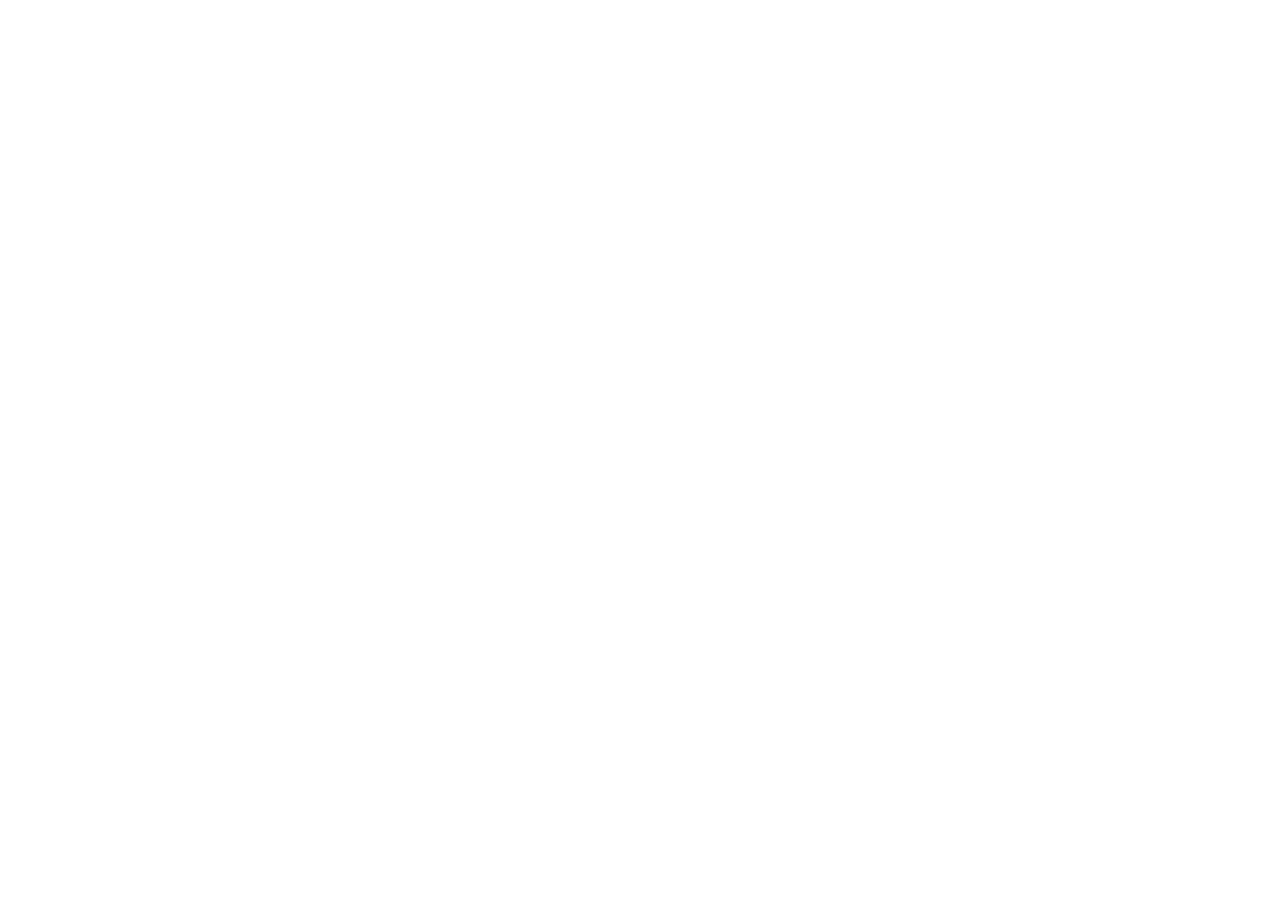
==== WEEK-2/Test/11.0+Bootstrap+Intro/11.0 Bootstrap Intro/index.html @ aff32451 "26-04-2024" ====
<!doctype html>
<html lang="en">

<head>
  <meta charset="utf-8">
  <meta name="viewport" content="width=device-width, initial-scale=1">
  <title>Bootstrap</title>
  <!-- TODO 1: Add the Bootstrap link here. -->
  <style>
    /* TODO 4: Use flexbox to center the card in the vertical and horizontal center. */
  </style>
</head>

<body>
  <div class="flex-container">
    <!-- TODO 2: Add the Bootstrap Prebuilt Card here -->
    <!-- TODO 3: Change the image src to display the flower.jpg image. -->
  </div>
</body>

</html>
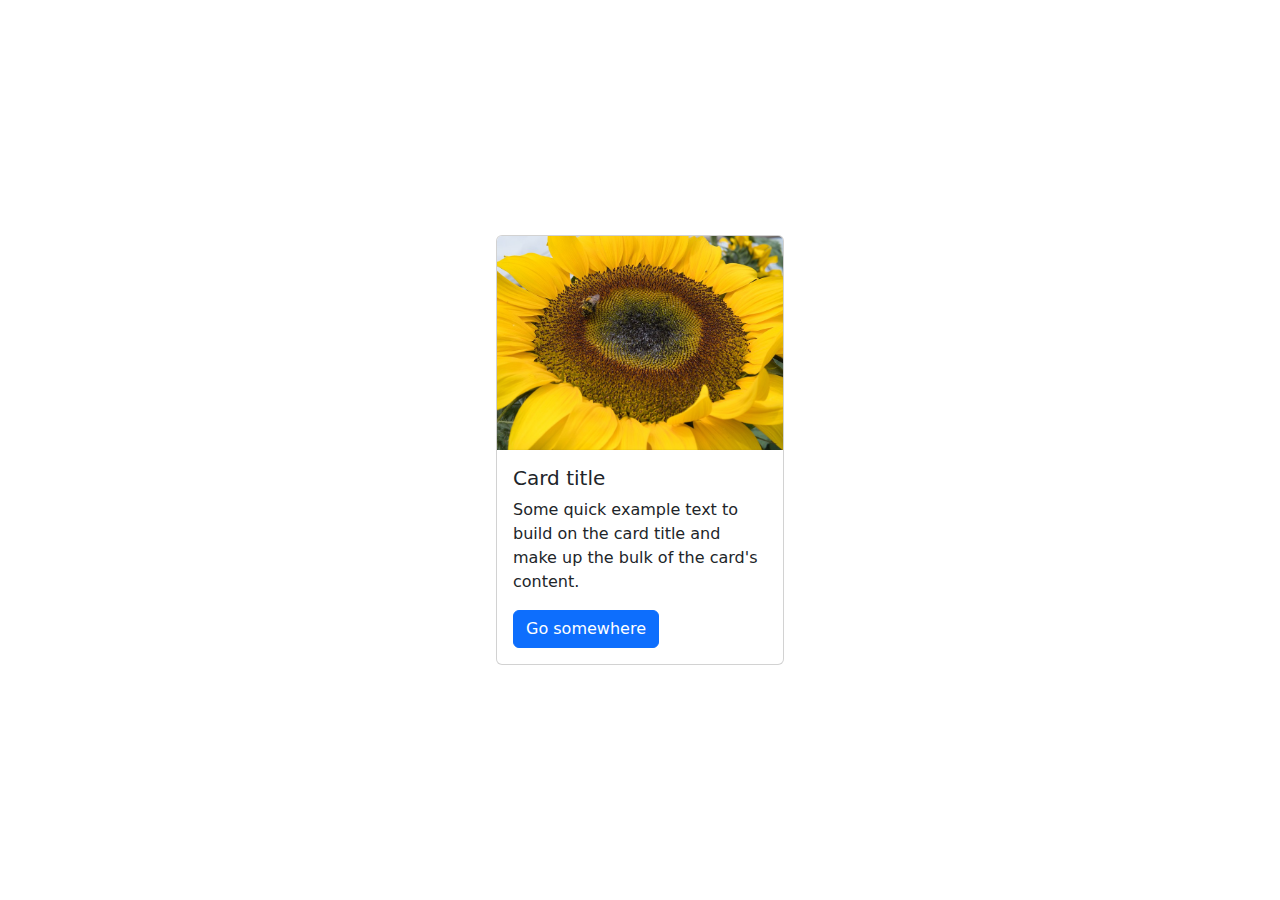
==== commit f81dcf8c: "27-04-2024" ====
--- a/WEEK-2/Test/11.0+Bootstrap+Intro/11.0 Bootstrap Intro/index.html
+++ b/WEEK-2/Test/11.0+Bootstrap+Intro/11.0 Bootstrap Intro/index.html
@@ -1,21 +1,43 @@
-<!doctype html>
+<!DOCTYPE html>
 <html lang="en">
+  <head>
+    <meta charset="utf-8" />
+    <meta name="viewport" content="width=device-width, initial-scale=1" />
+    <title>Bootstrap</title>
+    <link
+      href="https://cdn.jsdelivr.net/npm/bootstrap@5.3.3/dist/css/bootstrap.min.css"
+      rel="stylesheet"
+      integrity="sha384-QWTKZyjpPEjISv5WaRU9OFeRpok6YctnYmDr5pNlyT2bRjXh0JMhjY6hW+ALEwIH"
+      crossorigin="anonymous"
+    />
+    <script
+      src="https://cdn.jsdelivr.net/npm/bootstrap@5.3.3/dist/js/bootstrap.bundle.min.js"
+      integrity="sha384-YvpcrYf0tY3lHB60NNkmXc5s9fDVZLESaAA55NDzOxhy9GkcIdslK1eN7N6jIeHz"
+      crossorigin="anonymous"
+    ></script>
+    <style>
+      .flex-container {
+        display: flex;
+        height: 100vh;
+        align-items: center;
+        justify-content: center;
+      }
+    </style>
+  </head>
 
-<head>
-  <meta charset="utf-8">
-  <meta name="viewport" content="width=device-width, initial-scale=1">
-  <title>Bootstrap</title>
-  <!-- TODO 1: Add the Bootstrap link here. -->
-  <style>
-    /* TODO 4: Use flexbox to center the card in the vertical and horizontal center. */
-  </style>
-</head>
-
-<body>
-  <div class="flex-container">
-    <!-- TODO 2: Add the Bootstrap Prebuilt Card here -->
-    <!-- TODO 3: Change the image src to display the flower.jpg image. -->
-  </div>
-</body>
-
+  <body>
+    <div class="flex-container">
+      <div class="card" style="width: 18rem">
+        <img src="./flower.jpg" class="card-img-top" alt="flower image" />
+        <div class="card-body">
+          <h5 class="card-title">Card title</h5>
+          <p class="card-text">
+            Some quick example text to build on the card title and make up the
+            bulk of the card's content.
+          </p>
+          <a href="#" class="btn btn-primary">Go somewhere</a>
+        </div>
+      </div>
+    </div>
+  </body>
 </html>